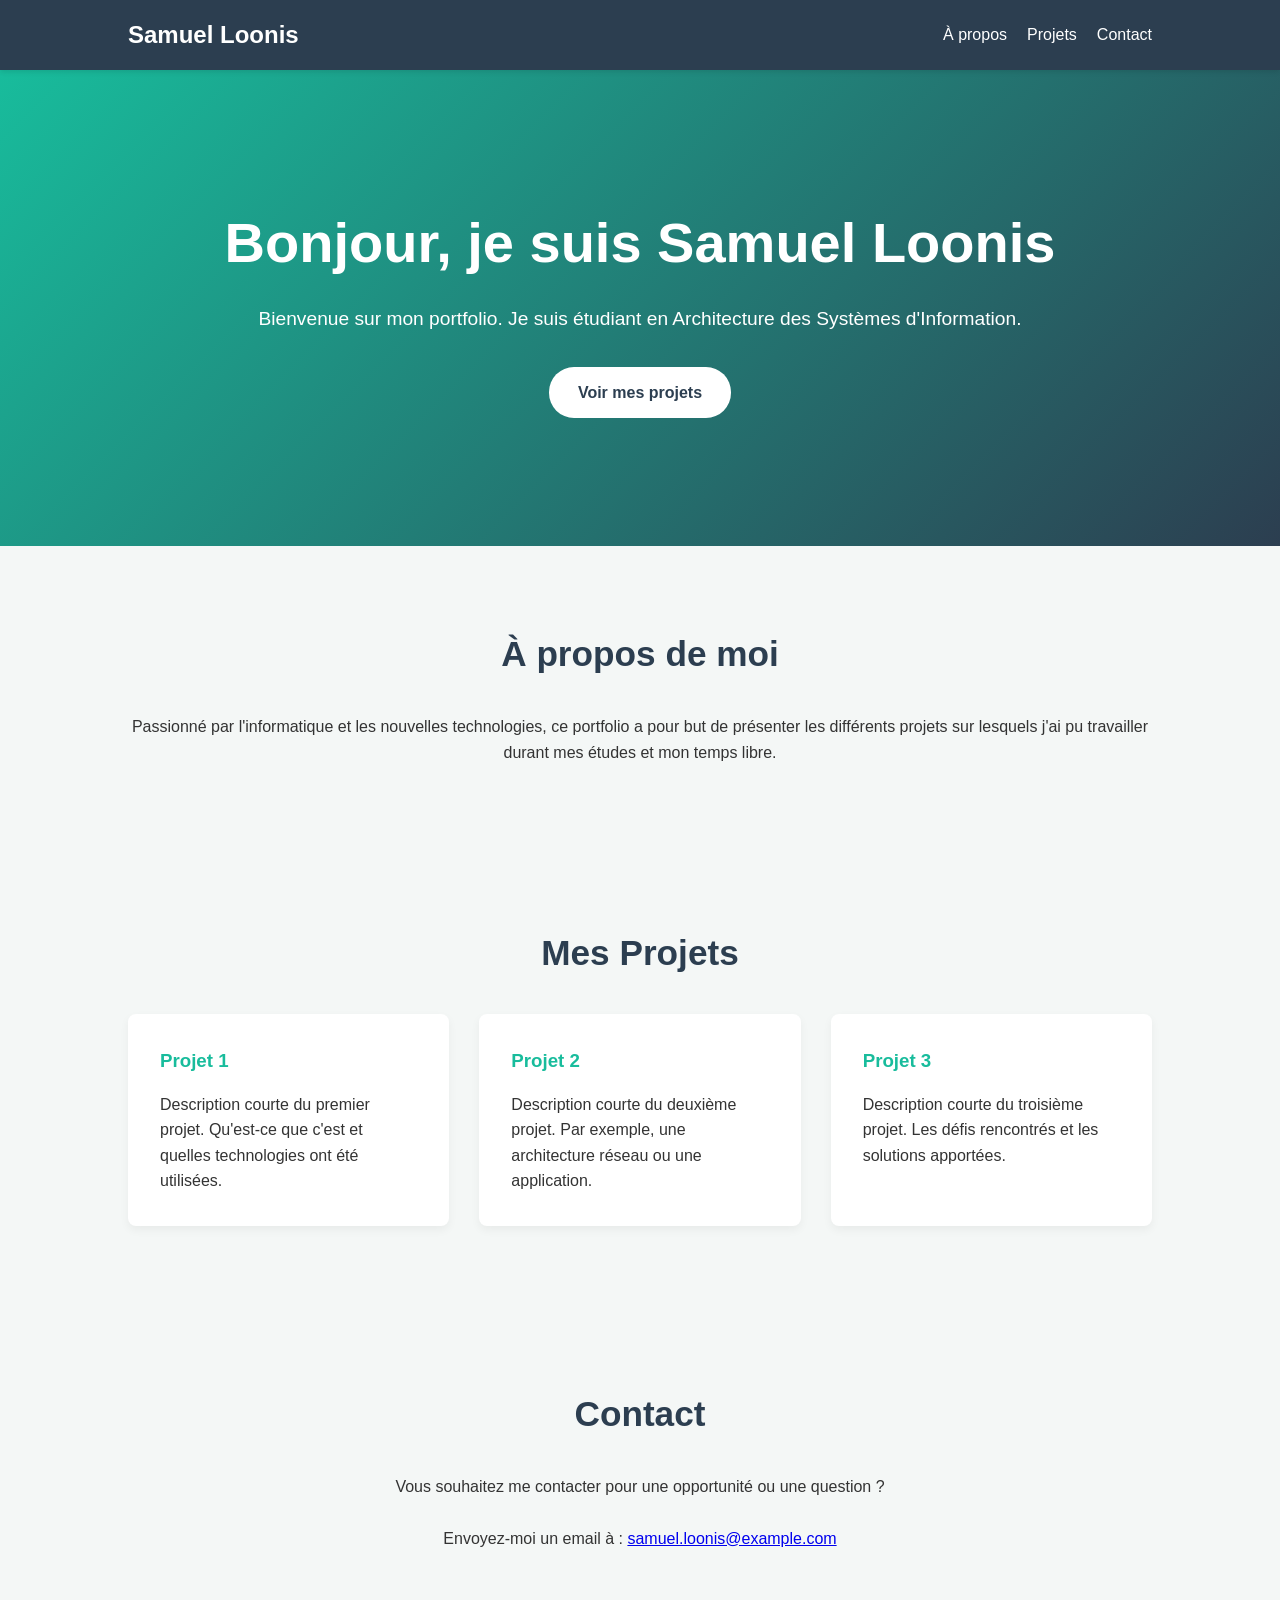
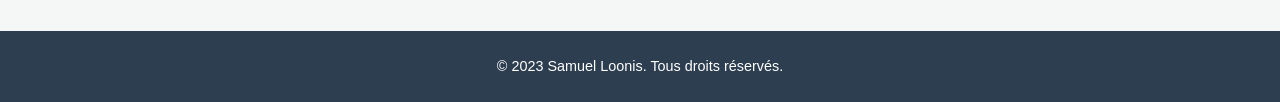
==== Prompt2/index.html @ a62cecc7 "ajout des prompt 1 et 2" ====
<!DOCTYPE html>
<html lang="fr">
<head>
    <meta charset="UTF-8">
    <meta name="viewport" content="width=device-width, initial-scale=1.0">
    <title>Portfolio - Samuel Loonis</title>
    <link rel="stylesheet" href="style.css">
</head>
<body>
    <header>
        <nav>
            <div class="logo">Samuel Loonis</div>
            <!-- Bouton Hamburger pour mobile -->
            <div class="hamburger">
                <span></span>
                <span></span>
                <span></span>
            </div>
            <ul class="nav-links">
                <li><a href="#about">À propos</a></li>
                <li><a href="#projects">Projets</a></li>
                <li><a href="#contact">Contact</a></li>
            </ul>
        </nav>
    </header>

    <section id="hero">
        <div class="hero-content">
            <h1>Bonjour, je suis Samuel Loonis</h1>
            <p>Bienvenue sur mon portfolio. Je suis étudiant en Architecture des Systèmes d'Information.</p>
            <a href="#projects" class="btn">Voir mes projets</a>
        </div>
    </section>

    <section id="about">
        <h2>À propos de moi</h2>
        <p>Passionné par l'informatique et les nouvelles technologies, ce portfolio a pour but de présenter les différents projets sur lesquels j'ai pu travailler durant mes études et mon temps libre.</p>
    </section>

    <section id="projects">
        <h2>Mes Projets</h2>
        <div class="project-grid">
            <div class="project-card">
                <h3>Projet 1</h3>
                <p>Description courte du premier projet. Qu'est-ce que c'est et quelles technologies ont été utilisées.</p>
            </div>
            <div class="project-card">
                <h3>Projet 2</h3>
                <p>Description courte du deuxième projet. Par exemple, une architecture réseau ou une application.</p>
            </div>
            <div class="project-card">
                <h3>Projet 3</h3>
                <p>Description courte du troisième projet. Les défis rencontrés et les solutions apportées.</p>
            </div>
        </div>
    </section>

    <section id="contact">
        <h2>Contact</h2>
        <p>Vous souhaitez me contacter pour une opportunité ou une question ?<br><br> Envoyez-moi un email à : <a href="mailto:samuel.loonis@example.com">samuel.loonis@example.com</a></p>
    </section>

    <footer>
        <p>&copy; 2023 Samuel Loonis. Tous droits réservés.</p>
    </footer>

    <!-- Script Vanilla JS externe -->
    <script src="script.js"></script>
</body>
</html>
---- Prompt2/style.css ----
/* Reset des marges de base */
* {
    margin: 0;
    padding: 0;
    box-sizing: border-box;
}

html {
    scroll-behavior: smooth;
}

body {
    font-family: 'Segoe UI', Tahoma, Geneva, Verdana, sans-serif;
    line-height: 1.6;
    color: #333;
    background-color: #f4f7f6;
    overflow-x: hidden;
}

/* En-tête et Navigation */
header {
    background: #2c3e50;
    color: #fff;
    padding: 1rem 0;
    position: sticky;
    top: 0;
    z-index: 100;
    box-shadow: 0 2px 5px rgba(0,0,0,0.1);
}

nav {
    display: flex;
    justify-content: space-between;
    align-items: center;
    width: 80%;
    margin: auto;
}

.logo {
    font-size: 1.5rem;
    font-weight: bold;
}

.nav-links {
    list-style: none;
    display: flex;
    gap: 20px;
}

.nav-links a {
    color: #fff;
    text-decoration: none;
    font-weight: 500;
    transition: color 0.3s ease;
}

.nav-links a:hover {
    color: #18bc9c;
}

/* Hamburger Menu (Caché par défaut) */
.hamburger {
    display: none;
    cursor: pointer;
    flex-direction: column;
    gap: 5px;
}

.hamburger span {
    display: block;
    width: 25px;
    height: 3px;
    background-color: white;
    transition: all 0.3s ease;
}

/* Style général des sections */
section {
    padding: 5rem 10%;
    text-align: center;
}

h2 {
    font-size: 2.2rem;
    margin-bottom: 2rem;
    color: #2c3e50;
}

/* Section Accueil (Hero) */
#hero {
    background: linear-gradient(135deg, #18bc9c 0%, #2c3e50 100%);
    color: white;
    padding: 8rem 10%;
}

#hero h1 { font-size: 3.5rem; margin-bottom: 1rem; }
#hero p { font-size: 1.2rem; margin-bottom: 2rem; }

.btn {
    display: inline-block;
    background: #fff;
    color: #2c3e50;
    padding: 0.8rem 1.8rem;
    text-decoration: none;
    border-radius: 25px;
    font-weight: bold;
    transition: background 0.3s, color 0.3s;
}

.btn:hover { background: #2c3e50; color: #fff; border: 1px solid #fff; }

/* Grille des projets avec préparation pour l'animation JS */
.project-grid {
    display: grid;
    grid-template-columns: repeat(auto-fit, minmax(280px, 1fr));
    gap: 30px;
    margin-top: 2rem;
}

.project-card {
    background: white;
    padding: 2rem;
    border-radius: 8px;
    box-shadow: 0 4px 10px rgba(0,0,0,0.05);
    text-align: left;
    /* Configurations de base pour le Scroll Reveal JS */
    opacity: 0;
    transform: translateY(30px);
    transition: opacity 0.6s ease-out, transform 0.6s ease-out, box-shadow 0.3s;
}

.project-card h3 { color: #18bc9c; margin-bottom: 1rem; }
.project-card:hover { box-shadow: 0 8px 15px rgba(0,0,0,0.1); }

/* Pied de page */
footer { text-align: center; padding: 1.5rem; background: #2c3e50; color: white; font-size: 0.9rem; }

/* Responsive Design (Mobiles et Tablettes) */
@media screen and (max-width: 768px) {
    .hamburger {
        display: flex;
    }
    
    .nav-links {
        position: absolute;
        top: 100%;
        right: 0;
        background-color: #2c3e50;
        flex-direction: column;
        width: 100%;
        text-align: center;
        overflow: hidden;
        max-height: 0;
        transition: max-height 0.3s ease-in-out;
    }
    
    .nav-links.active {
        max-height: 300px; /* Laisse de la place pour afficher les liens */
    }
    
    .nav-links li {
        margin: 15px 0;
    }
}
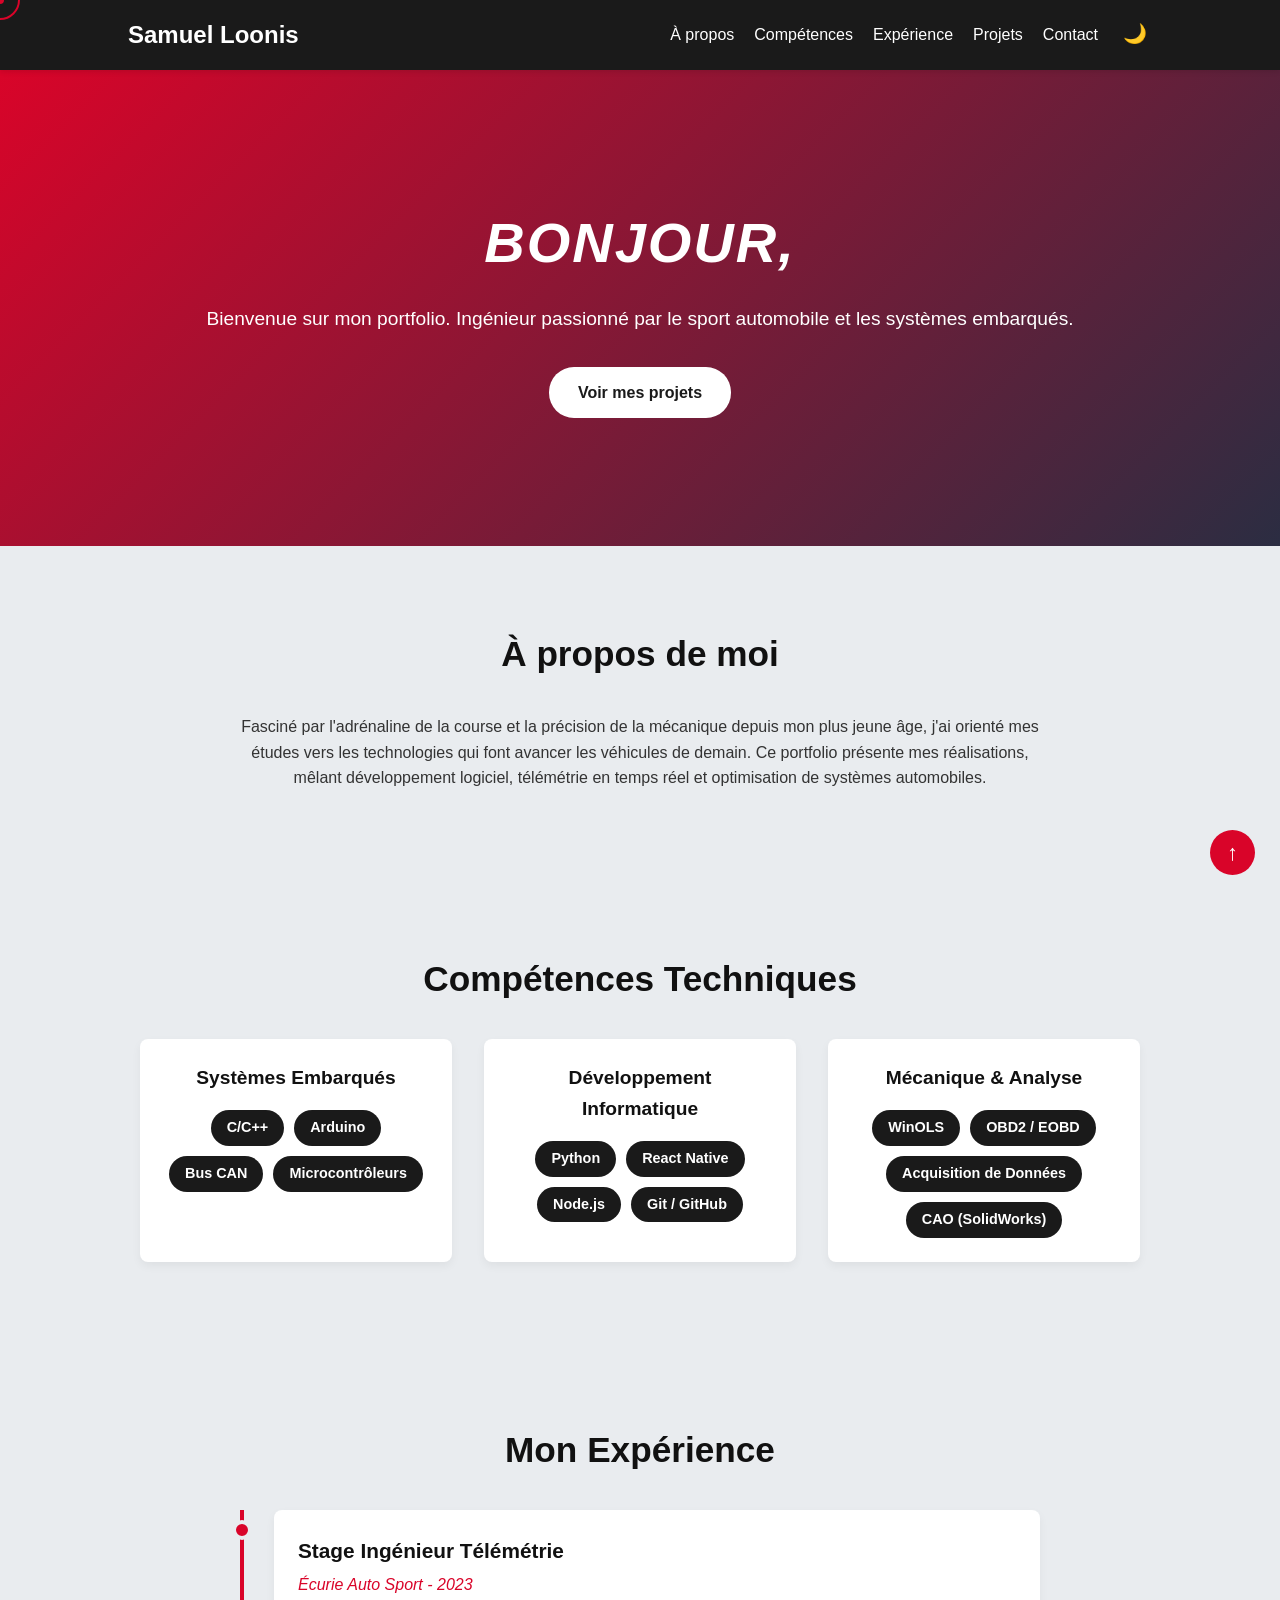
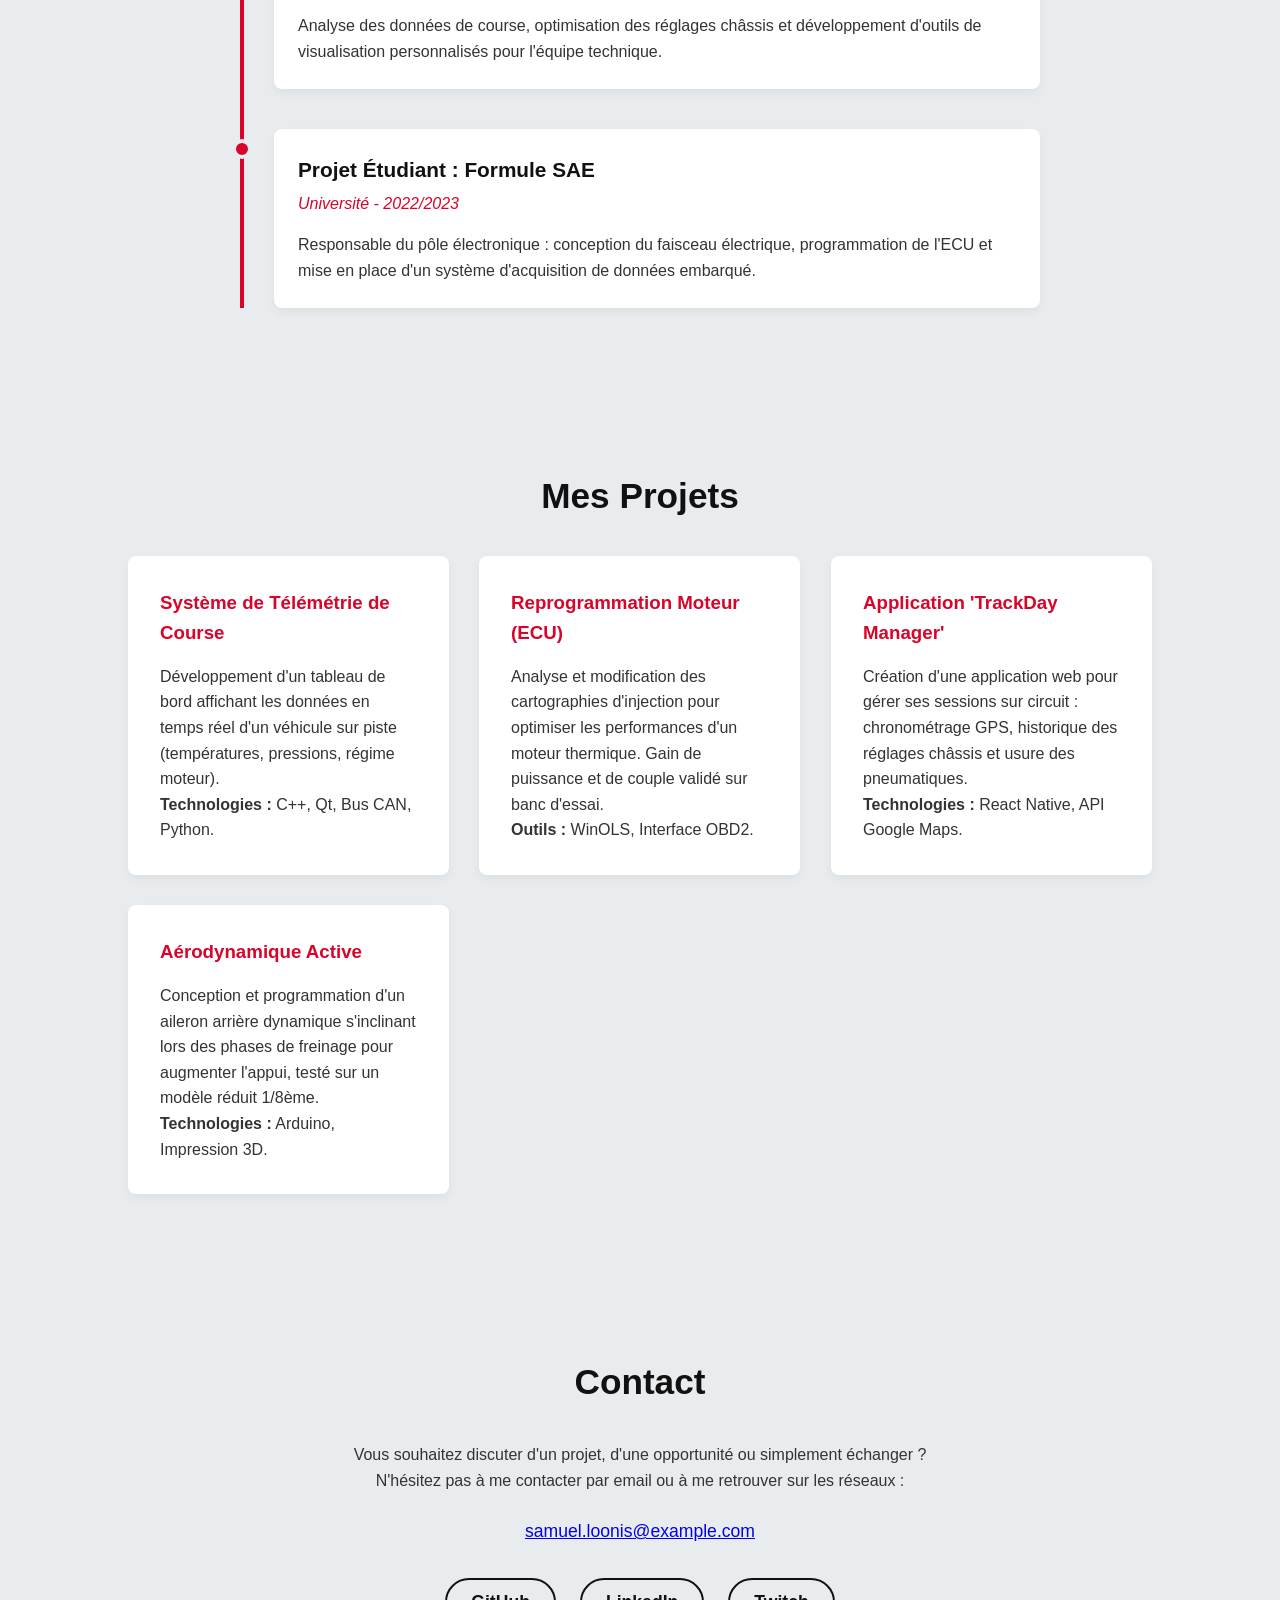
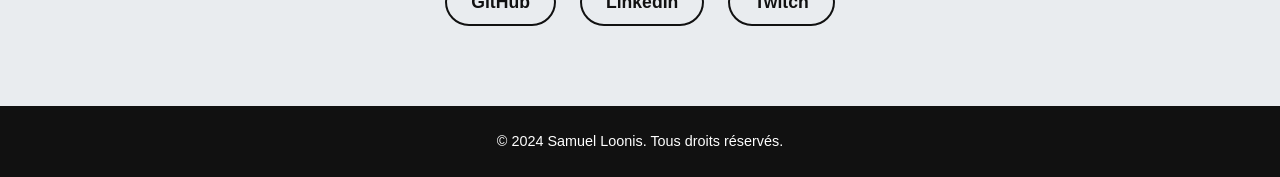
==== commit 84291361: "modificationprompt 2" ====
--- a/Prompt2/index.html
+++ b/Prompt2/index.html
@@ -3,7 +3,7 @@
 <head>
     <meta charset="UTF-8">
     <meta name="viewport" content="width=device-width, initial-scale=1.0">
-    <title>Portfolio - Samuel Loonis</title>
+    <title>Portfolio Auto - Samuel Loonis</title>
     <link rel="stylesheet" href="style.css">
 </head>
 <body>
@@ -18,8 +18,11 @@
             </div>
             <ul class="nav-links">
                 <li><a href="#about">À propos</a></li>
+                <li><a href="#skills">Compétences</a></li>
+                <li><a href="#experience">Expérience</a></li>
                 <li><a href="#projects">Projets</a></li>
                 <li><a href="#contact">Contact</a></li>
+                <li><button id="theme-toggle" class="theme-toggle" aria-label="Changer le thème">🌙</button></li>
             </ul>
         </nav>
     </header>
@@ -27,42 +30,115 @@
     <section id="hero">
         <div class="hero-content">
             <h1>Bonjour, je suis Samuel Loonis</h1>
-            <p>Bienvenue sur mon portfolio. Je suis étudiant en Architecture des Systèmes d'Information.</p>
+            <p>Bienvenue sur mon portfolio. Ingénieur passionné par le sport automobile et les systèmes embarqués.</p>
             <a href="#projects" class="btn">Voir mes projets</a>
         </div>
     </section>
 
     <section id="about">
         <h2>À propos de moi</h2>
-        <p>Passionné par l'informatique et les nouvelles technologies, ce portfolio a pour but de présenter les différents projets sur lesquels j'ai pu travailler durant mes études et mon temps libre.</p>
+        <p style="max-width: 800px; margin: 0 auto;">Fasciné par l'adrénaline de la course et la précision de la mécanique depuis mon plus jeune âge, j'ai orienté mes études vers les technologies qui font avancer les véhicules de demain. Ce portfolio présente mes réalisations, mêlant développement logiciel, télémétrie en temps réel et optimisation de systèmes automobiles.</p>
+    </section>
+
+    <section id="skills">
+        <h2>Compétences Techniques</h2>
+        <div class="skills-container">
+            <div class="skill-category">
+                <h3>Systèmes Embarqués</h3>
+                <div class="skill-tags">
+                    <span>C/C++</span>
+                    <span>Arduino</span>
+                    <span>Bus CAN</span>
+                    <span>Microcontrôleurs</span>
+                </div>
+            </div>
+            <div class="skill-category">
+                <h3>Développement Informatique</h3>
+                <div class="skill-tags">
+                    <span>Python</span>
+                    <span>React Native</span>
+                    <span>Node.js</span>
+                    <span>Git / GitHub</span>
+                </div>
+            </div>
+            <div class="skill-category">
+                <h3>Mécanique & Analyse</h3>
+                <div class="skill-tags">
+                    <span>WinOLS</span>
+                    <span>OBD2 / EOBD</span>
+                    <span>Acquisition de Données</span>
+                    <span>CAO (SolidWorks)</span>
+                </div>
+            </div>
+        </div>
+    </section>
+
+    <section id="experience">
+        <h2>Mon Expérience</h2>
+        <div class="timeline">
+            <div class="timeline-item">
+                <div class="timeline-dot"></div>
+                <div class="timeline-content">
+                    <h3>Stage Ingénieur Télémétrie</h3>
+                    <h4>Écurie Auto Sport - 2023</h4>
+                    <p>Analyse des données de course, optimisation des réglages châssis et développement d'outils de visualisation personnalisés pour l'équipe technique.</p>
+                </div>
+            </div>
+            <div class="timeline-item">
+                <div class="timeline-dot"></div>
+                <div class="timeline-content">
+                    <h3>Projet Étudiant : Formule SAE</h3>
+                    <h4>Université - 2022/2023</h4>
+                    <p>Responsable du pôle électronique : conception du faisceau électrique, programmation de l'ECU et mise en place d'un système d'acquisition de données embarqué.</p>
+                </div>
+            </div>
+        </div>
     </section>
 
     <section id="projects">
         <h2>Mes Projets</h2>
         <div class="project-grid">
             <div class="project-card">
-                <h3>Projet 1</h3>
-                <p>Description courte du premier projet. Qu'est-ce que c'est et quelles technologies ont été utilisées.</p>
+                <h3>Système de Télémétrie de Course</h3>
+                <p>Développement d'un tableau de bord affichant les données en temps réel d'un véhicule sur piste (températures, pressions, régime moteur).<br><strong>Technologies :</strong> C++, Qt, Bus CAN, Python.</p>
             </div>
             <div class="project-card">
-                <h3>Projet 2</h3>
-                <p>Description courte du deuxième projet. Par exemple, une architecture réseau ou une application.</p>
+                <h3>Reprogrammation Moteur (ECU)</h3>
+                <p>Analyse et modification des cartographies d'injection pour optimiser les performances d'un moteur thermique. Gain de puissance et de couple validé sur banc d'essai.<br><strong>Outils :</strong> WinOLS, Interface OBD2.</p>
             </div>
             <div class="project-card">
-                <h3>Projet 3</h3>
-                <p>Description courte du troisième projet. Les défis rencontrés et les solutions apportées.</p>
+                <h3>Application 'TrackDay Manager'</h3>
+                <p>Création d'une application web pour gérer ses sessions sur circuit : chronométrage GPS, historique des réglages châssis et usure des pneumatiques.<br><strong>Technologies :</strong> React Native, API Google Maps.</p>
+            </div>
+            <div class="project-card">
+                <h3>Aérodynamique Active</h3>
+                <p>Conception et programmation d'un aileron arrière dynamique s'inclinant lors des phases de freinage pour augmenter l'appui, testé sur un modèle réduit 1/8ème.<br><strong>Technologies :</strong> Arduino, Impression 3D.</p>
             </div>
         </div>
     </section>
 
     <section id="contact">
         <h2>Contact</h2>
-        <p>Vous souhaitez me contacter pour une opportunité ou une question ?<br><br> Envoyez-moi un email à : <a href="mailto:samuel.loonis@example.com">samuel.loonis@example.com</a></p>
+        <p>Vous souhaitez discuter d'un projet, d'une opportunité ou simplement échanger ?<br>N'hésitez pas à me contacter par email ou à me retrouver sur les réseaux :</p>
+        <p style="margin-top: 1.5rem; font-size: 1.1rem;"><a href="mailto:samuel.loonis@example.com">samuel.loonis@example.com</a></p>
+
+        <div class="social-links">
+            <a href="https://github.com/your-username" target="_blank" class="social-icon">GitHub</a>
+            <a href="https://linkedin.com/in/your-username" target="_blank" class="social-icon">LinkedIn</a>
+            <a href="https://www.twitch.tv/your-username" target="_blank" class="social-icon">Twitch</a>
+        </div>
     </section>
 
     <footer>
-        <p>&copy; 2023 Samuel Loonis. Tous droits réservés.</p>
+        <p>&copy; 2024 Samuel Loonis. Tous droits réservés.</p>
     </footer>
+
+    <!-- Bouton "Retour en haut" -->
+    <a href="#" class="back-to-top" title="Retour en haut">↑</a>
+
+    <!-- Curseurs personnalisés -->
+    <div class="cursor-dot"></div>
+    <div class="cursor-outline"></div>
 
     <!-- Script Vanilla JS externe -->
     <script src="script.js"></script>
--- a/Prompt2/style.css
+++ b/Prompt2/style.css
@@ -9,17 +9,41 @@
     scroll-behavior: smooth;
 }
 
+:root {
+    --bg-color: #e9ecef;
+    --text-color: #333;
+    --heading-color: #111111;
+    --nav-bg: #1a1a1a;
+    --card-bg: white;
+    --primary-color: #d90429; /* Rouge Course */
+    --hero-grad-1: #d90429;
+    --hero-grad-2: #2b2d42; /* Gris Asphalte foncé */
+    --footer-bg: #111111;
+}
+
+body.dark-mode {
+    --bg-color: #121212;
+    --text-color: #e0e0e0;
+    --heading-color: #ffffff;
+    --nav-bg: #0a0a0a;
+    --card-bg: #1e1e1e;
+    --hero-grad-1: #8d0808;
+    --hero-grad-2: #0a0a0a;
+    --footer-bg: #050505;
+}
+
 body {
     font-family: 'Segoe UI', Tahoma, Geneva, Verdana, sans-serif;
     line-height: 1.6;
-    color: #333;
-    background-color: #f4f7f6;
+    color: var(--text-color);
+    background-color: var(--bg-color);
     overflow-x: hidden;
+    transition: background-color 0.3s ease, color 0.3s ease;
 }
 
 /* En-tête et Navigation */
 header {
-    background: #2c3e50;
+    background: var(--nav-bg);
     color: #fff;
     padding: 1rem 0;
     position: sticky;
@@ -55,8 +79,24 @@
 }
 
 .nav-links a:hover {
-    color: #18bc9c;
-}
+    color: var(--primary-color);
+}
+
+/* Style pour le lien de navigation actif */
+.nav-links a.active-link {
+    color: var(--primary-color);
+}
+
+/* Bouton Toggle Thème */
+.theme-toggle {
+    background: none;
+    border: none;
+    font-size: 1.2rem;
+    cursor: pointer;
+    padding: 0 5px;
+    transition: transform 0.3s;
+}
+.theme-toggle:hover { transform: scale(1.2); }
 
 /* Hamburger Menu (Caché par défaut) */
 .hamburger {
@@ -83,23 +123,24 @@
 h2 {
     font-size: 2.2rem;
     margin-bottom: 2rem;
-    color: #2c3e50;
+    color: var(--heading-color);
+    transition: color 0.3s ease;
 }
 
 /* Section Accueil (Hero) */
 #hero {
-    background: linear-gradient(135deg, #18bc9c 0%, #2c3e50 100%);
+    background: linear-gradient(135deg, var(--hero-grad-1) 0%, var(--hero-grad-2) 100%);
     color: white;
     padding: 8rem 10%;
 }
 
-#hero h1 { font-size: 3.5rem; margin-bottom: 1rem; }
+#hero h1 { font-size: 3.5rem; margin-bottom: 1rem; font-style: italic; text-transform: uppercase; letter-spacing: 2px; }
 #hero p { font-size: 1.2rem; margin-bottom: 2rem; }
 
 .btn {
     display: inline-block;
     background: #fff;
-    color: #2c3e50;
+    color: var(--nav-bg);
     padding: 0.8rem 1.8rem;
     text-decoration: none;
     border-radius: 25px;
@@ -107,7 +148,7 @@
     transition: background 0.3s, color 0.3s;
 }
 
-.btn:hover { background: #2c3e50; color: #fff; border: 1px solid #fff; }
+.btn:hover { background: var(--nav-bg); color: #fff; border: 1px solid #fff; }
 
 /* Grille des projets avec préparation pour l'animation JS */
 .project-grid {
@@ -118,34 +159,240 @@
 }
 
 .project-card {
-    background: white;
+    background: var(--card-bg);
     padding: 2rem;
     border-radius: 8px;
     box-shadow: 0 4px 10px rgba(0,0,0,0.05);
     text-align: left;
-    /* Configurations de base pour le Scroll Reveal JS */
+    /* Configurations de base pour le Scroll Reveal & Tilt 3D */
     opacity: 0;
-    transform: translateY(30px);
-    transition: opacity 0.6s ease-out, transform 0.6s ease-out, box-shadow 0.3s;
-}
-
-.project-card h3 { color: #18bc9c; margin-bottom: 1rem; }
+    --rx: 0deg;
+    --ry: 0deg;
+    transform: perspective(1000px) translateY(30px) rotateX(var(--rx)) rotateY(var(--ry));
+    transition: opacity 0.6s ease-out, transform 0.6s ease-out, box-shadow 0.3s, background-color 0.3s;
+}
+
+.project-card h3 { color: var(--primary-color); margin-bottom: 1rem; }
 .project-card:hover { box-shadow: 0 8px 15px rgba(0,0,0,0.1); }
 
+/* Section Compétences */
+.skills-container {
+    display: flex;
+    flex-wrap: wrap;
+    justify-content: center;
+    gap: 2rem;
+    max-width: 1000px;
+    margin: 0 auto;
+}
+
+.skill-category {
+    background: var(--card-bg);
+    padding: 1.5rem;
+    border-radius: 8px;
+    box-shadow: 0 4px 10px rgba(0,0,0,0.05);
+    flex: 1 1 250px;
+    transition: background-color 0.3s;
+}
+
+.skill-category h3 {
+    color: var(--heading-color);
+    margin-bottom: 1rem;
+    font-size: 1.2rem;
+}
+
+.skill-tags {
+    display: flex;
+    flex-wrap: wrap;
+    gap: 10px;
+    justify-content: center;
+}
+
+.skill-tags span {
+    background: var(--nav-bg);
+    color: white;
+    padding: 0.4rem 1rem;
+    border-radius: 20px;
+    font-size: 0.9rem;
+    font-weight: bold;
+    transition: background-color 0.3s, transform 0.3s;
+}
+
+.skill-tags span:hover {
+    transform: scale(1.05);
+    background: var(--primary-color);
+}
+
+/* Section Expérience (Timeline) */
+.timeline {
+    max-width: 800px;
+    margin: 0 auto;
+    border-left: 4px solid var(--primary-color);
+    padding-left: 30px;
+    text-align: left;
+}
+
+.timeline-item {
+    position: relative;
+    margin-bottom: 2.5rem;
+}
+
+.timeline-item:last-child {
+    margin-bottom: 0;
+}
+
+.timeline-dot {
+    position: absolute;
+    left: -42px;
+    top: 10px;
+    width: 20px;
+    height: 20px;
+    background-color: var(--primary-color);
+    border: 4px solid var(--bg-color);
+    border-radius: 50%;
+    transition: background-color 0.3s, border-color 0.3s;
+}
+
+.timeline-content {
+    background: var(--card-bg);
+    padding: 1.5rem;
+    border-radius: 8px;
+    box-shadow: 0 4px 10px rgba(0,0,0,0.05);
+    transition: background-color 0.3s;
+}
+
+.timeline-content h3 {
+    color: var(--heading-color);
+    margin-bottom: 0.3rem;
+    font-size: 1.3rem;
+}
+
+.timeline-content h4 {
+    color: var(--primary-color);
+    font-style: italic;
+    font-size: 1rem;
+    margin-bottom: 1rem;
+    font-weight: normal;
+}
+
+/* Section Contact - Liens sociaux */
+.social-links {
+    margin-top: 2rem;
+    display: flex;
+    justify-content: center;
+    flex-wrap: wrap;
+    gap: 1.5rem;
+}
+
+.social-icon {
+    color: var(--heading-color);
+    text-decoration: none;
+    font-size: 1.1rem;
+    font-weight: bold;
+    padding: 0.5rem 1.5rem;
+    border: 2px solid var(--heading-color);
+    border-radius: 25px;
+    transition: background-color 0.3s, color 0.3s, border-color 0.3s;
+}
+
+.social-icon:hover {
+    background-color: var(--heading-color);
+    color: var(--bg-color);
+}
+
 /* Pied de page */
-footer { text-align: center; padding: 1.5rem; background: #2c3e50; color: white; font-size: 0.9rem; }
+footer { 
+    text-align: center; 
+    padding: 1.5rem; 
+    background: var(--footer-bg); 
+    color: white; 
+    font-size: 0.9rem; 
+    transition: background-color 0.3s;
+}
+
+/* Bouton "Retour en haut" */
+.back-to-top {
+    position: fixed;
+    bottom: 25px;
+    right: 25px;
+    background: var(--primary-color);
+    color: white;
+    width: 45px;
+    height: 45px;
+    border-radius: 50%;
+    display: flex;
+    align-items: center;
+    justify-content: center;
+    text-decoration: none;
+    font-size: 22px;
+    opacity: 0;
+    visibility: hidden;
+    transition: opacity 0.4s, visibility 0.4s, background-color 0.3s;
+    z-index: 1000;
+}
+.back-to-top.show {
+    opacity: 1;
+    visibility: visible;
+}
+.back-to-top:hover {
+    background: var(--nav-bg);
+}
+
+/* Curseurs personnalisés */
+.cursor-dot {
+    width: 8px;
+    height: 8px;
+    background-color: var(--primary-color);
+}
+.cursor-outline {
+    width: 40px;
+    height: 40px;
+    border: 2px solid var(--primary-color);
+}
+.cursor-dot, .cursor-outline {
+    position: fixed;
+    top: 0;
+    left: 0;
+    transform: translate(-50%, -50%);
+    border-radius: 50%;
+    z-index: 9999;
+    pointer-events: none;
+}
 
 /* Responsive Design (Mobiles et Tablettes) */
 @media screen and (max-width: 768px) {
+    .cursor-dot, .cursor-outline {
+        display: none; /* Désactivé sur mobile/tactile */
+    }
+    
+    /* Ajustement de la timeline pour ne pas coller au bord gauche sur mobile */
+    .timeline {
+        margin-left: 15px; 
+        padding-left: 20px;
+    }
+    .timeline-dot {
+        left: -32px;
+    }
+
     .hamburger {
         display: flex;
     }
     
+    /* Animation du hamburger en croix */
+    .hamburger.active span:nth-child(1) {
+        transform: translateY(8px) rotate(45deg);
+    }
+    .hamburger.active span:nth-child(2) {
+        opacity: 0;
+    }
+    .hamburger.active span:nth-child(3) {
+        transform: translateY(-8px) rotate(-45deg);
+    }
+
     .nav-links {
         position: absolute;
         top: 100%;
         right: 0;
-        background-color: #2c3e50;
+        background-color: var(--nav-bg);
         flex-direction: column;
         width: 100%;
         text-align: center;
